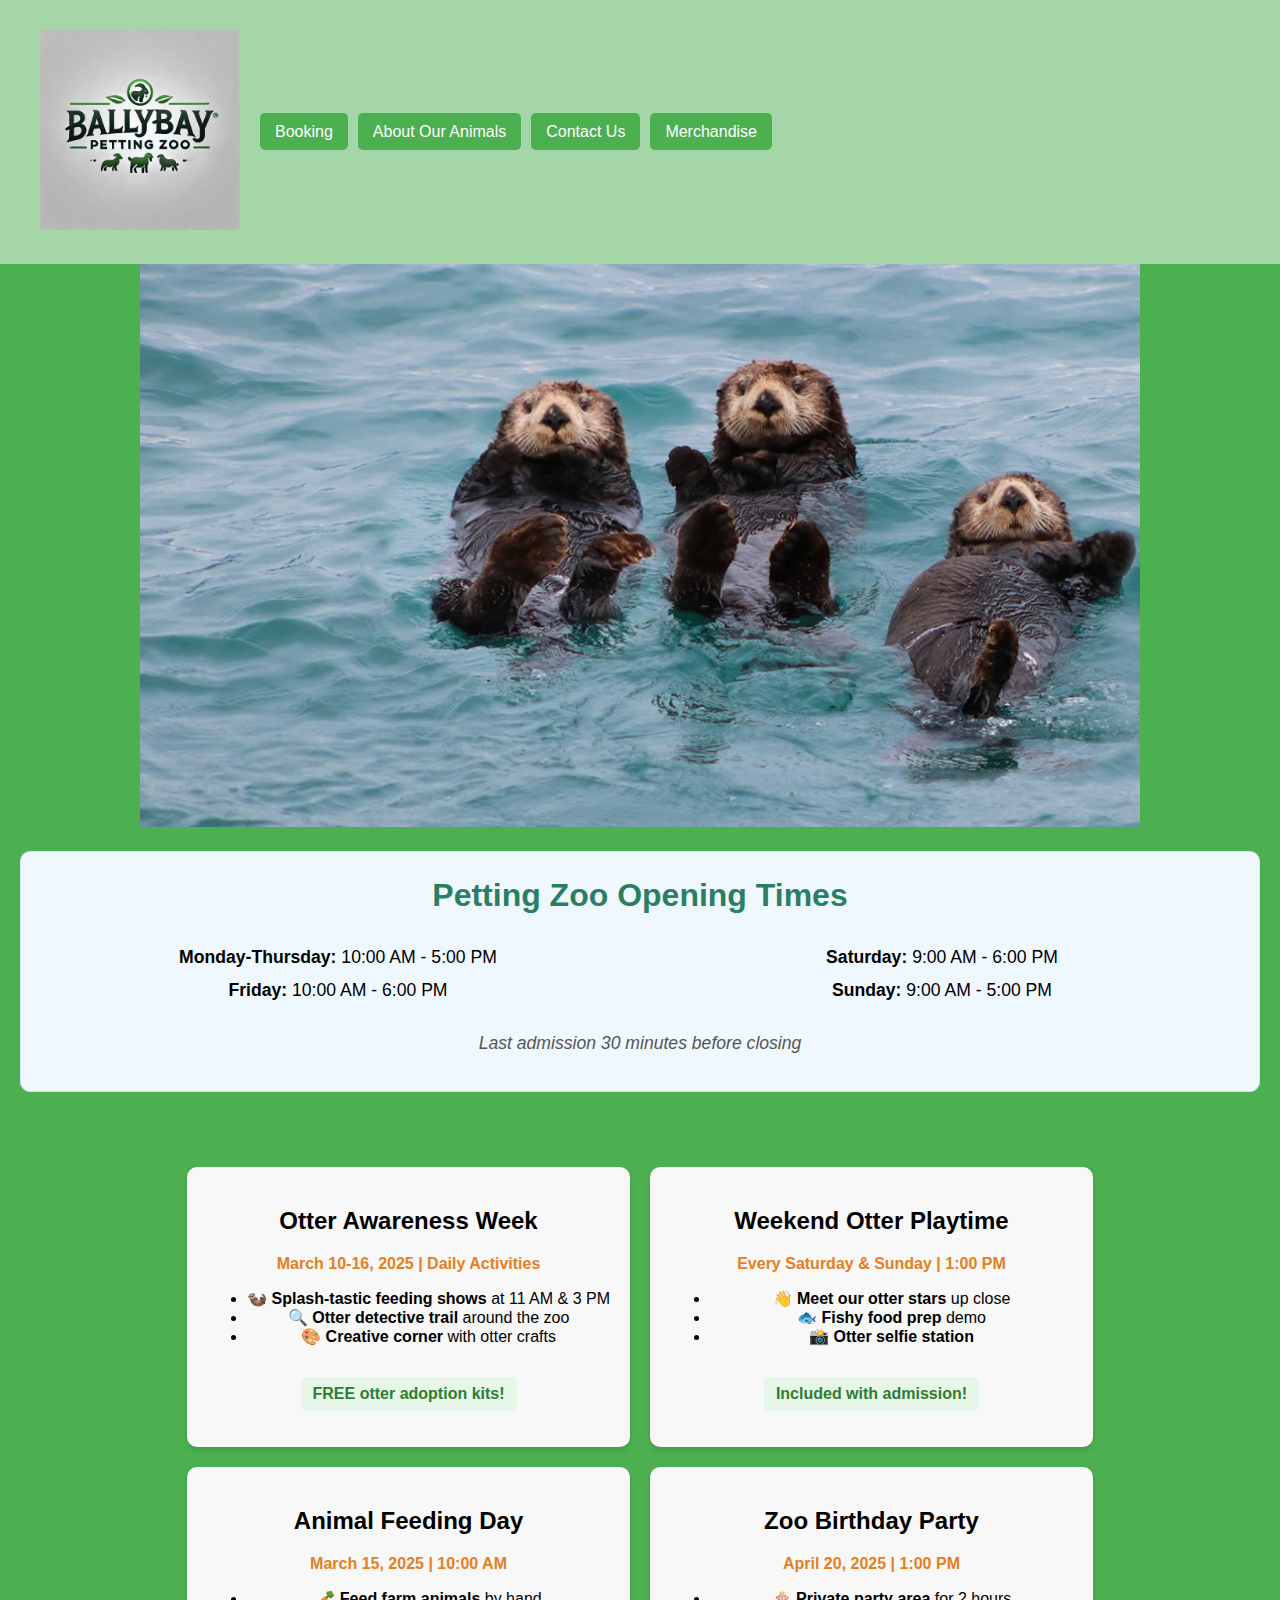
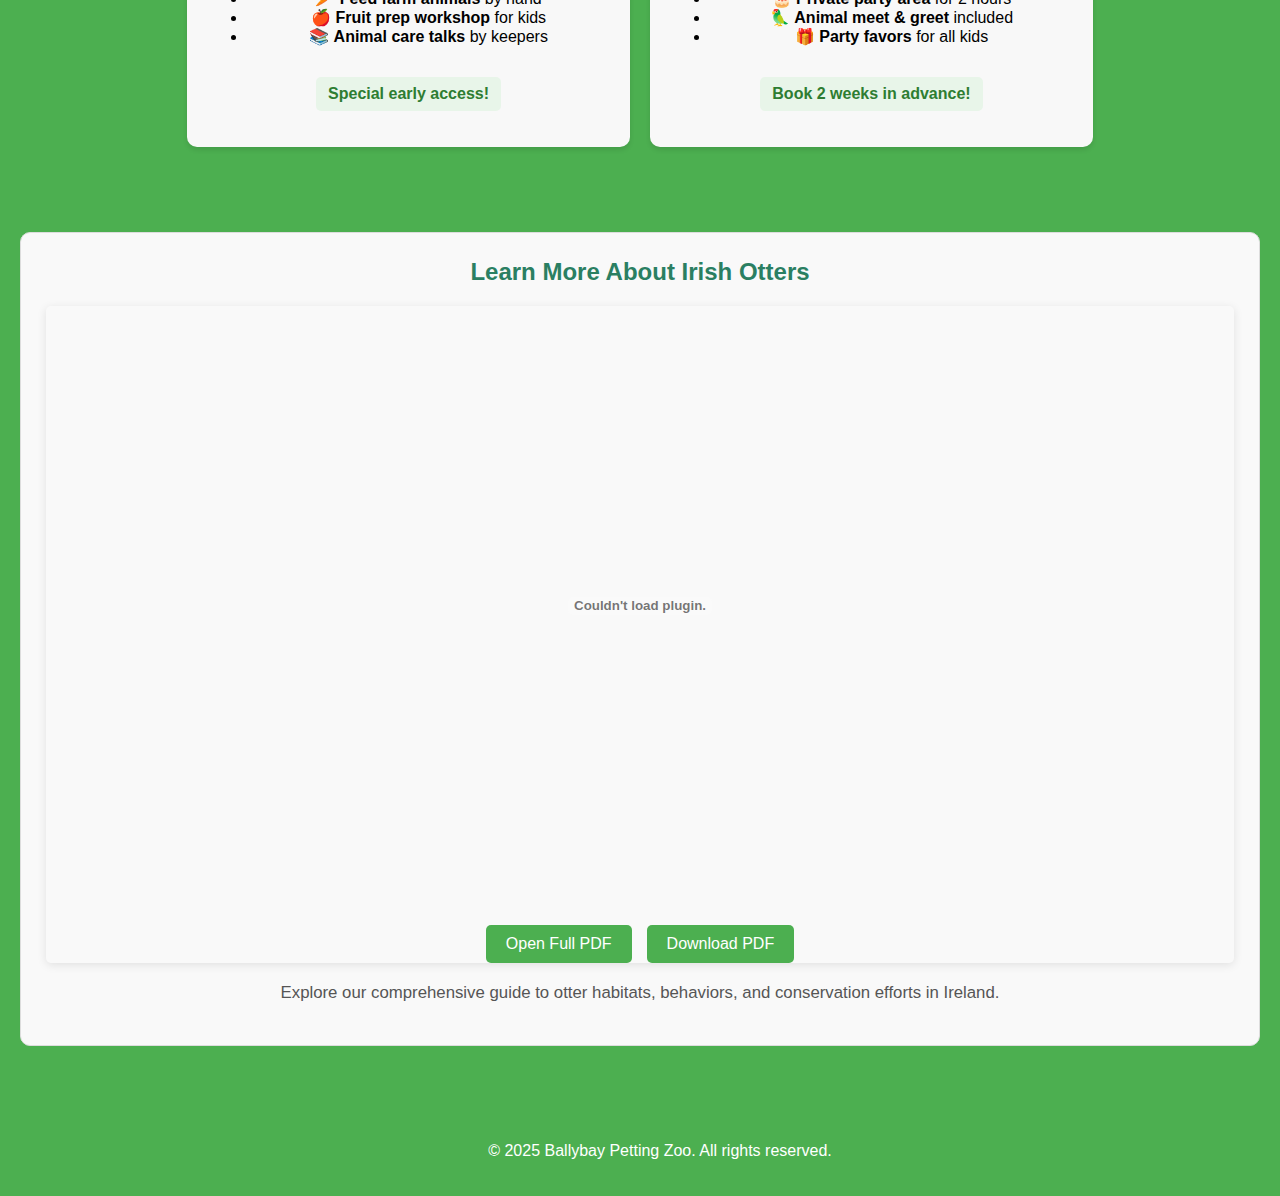
==== index.html @ 24f987d8 "Add files via upload" ====
<!DOCTYPE html>
<html lang="en">
<head>
    <meta charset="UTF-8">
    <meta name="viewport" content="width=device-width, initial-scale=1.0">
    <meta name="description" content="Visit Ballybay Petting Zoo for an unforgettable experience with friendly animals, fun events, and educational activities for all ages.">
    <meta name="keywords" content="Ballybay Petting Zoo, petting zoo, animal feeding, otters, zoo events, kids activities, family fun">
    <meta name="robots" content="index, follow">
    <meta name="author" content="Ballybay Petting Zoo">
    <link rel="icon" href="favicon.ico" type="image/x-icon">
    <title>Ballybay Petting Zoo - Family Fun with Animals</title>
    <link rel="stylesheet" href="styles.css">
</head>
<body>
    <header>
        <div class="logo">
            <img src="Zoo_Logo.jpg" alt="Ballybay Petting Zoo Logo" width="200">
        </div>
        <nav>
            <ul>
                <li><a href="Booking.html">Booking</a></li>
                <li><a href="about_animal.html">About Our Animals</a></li>
                <li><a href="Contact_Us.html">Contact Us</a></li>
                <li><a href="Merchandise.html">Merchandise</a></li>
            </ul>
        </nav>
    </header>
    
    <main>
        <section class="image-section">
            <div>
                <img src="zoo_mascot.jpeg" alt="Ballybay Petting Zoo Mascot" width="1000">
            </div>
        </section>
        
        <section class="info-section">
            <div class="opening-times-box">
                <h1>Petting Zoo Opening Times</h1>
                <div class="opening-times-grid">
                    <div>
                        <p><strong>Monday-Thursday:</strong> 10:00 AM - 5:00 PM</p>
                        <p><strong>Friday:</strong> 10:00 AM - 6:00 PM</p>
                    </div>
                    <div>
                        <p><strong>Saturday:</strong> 9:00 AM - 6:00 PM</p>
                        <p><strong>Sunday:</strong> 9:00 AM - 5:00 PM</p>
                    </div>
                </div>
                <p class="opening-note">Last admission 30 minutes before closing</p>
            </div>
            
            <div class="events-grid">
                <article class="event-card">
                    <h2>Otter Awareness Week</h2>
                    <p class="event-date">March 10-16, 2025 | Daily Activities</p>
                    <ul>
                        <li>🦦 <strong>Splash-tastic feeding shows</strong> at 11 AM & 3 PM</li>
                        <li>🔍 <strong>Otter detective trail</strong> around the zoo</li>
                        <li>🎨 <strong>Creative corner</strong> with otter crafts</li>
                    </ul>
                    <p class="highlight">FREE otter adoption kits!</p>
                </article>
                
                <article class="event-card">
                    <h2>Weekend Otter Playtime</h2>
                    <p class="event-date">Every Saturday & Sunday | 1:00 PM</p>
                    <ul>
                        <li>👋 <strong>Meet our otter stars</strong> up close</li>
                        <li>🐟 <strong>Fishy food prep</strong> demo</li>
                        <li>📸 <strong>Otter selfie station</strong></li>
                    </ul>
                    <p class="highlight">Included with admission!</p>
                </article>
                
                <article class="event-card">
                    <h2>Animal Feeding Day</h2>
                    <p class="event-date">March 15, 2025 | 10:00 AM</p>
                    <ul>
                        <li>🥕 <strong>Feed farm animals</strong> by hand</li>
                        <li>🍎 <strong>Fruit prep workshop</strong> for kids</li>
                        <li>📚 <strong>Animal care talks</strong> by keepers</li>
                    </ul>
                    <p class="highlight">Special early access!</p>
                </article>
                
                <article class="event-card">
                    <h2>Zoo Birthday Party</h2>
                    <p class="event-date">April 20, 2025 | 1:00 PM</p>
                    <ul>
                        <li>🎂 <strong>Private party area</strong> for 2 hours</li>
                        <li>🦜 <strong>Animal meet & greet</strong> included</li>
                        <li>🎁 <strong>Party favors</strong> for all kids</li>
                    </ul>
                    <p class="highlight">Book 2 weeks in advance!</p>
                </article>
            </div>
            
            <section class="pdf-container-wide">
                <h2>Learn More About Irish Otters</h2>
                <div class="pdf-embed-wrapper">
                    <embed src="Otter_leaflet.pdf" type="application/pdf" width="100%" height="600px">
                    <div class="pdf-options">
                        <a href="Otter_leaflet.pdf" class="pdf-button" target="_blank">Open Full PDF</a>
                        <a href="Otter_leaflet.pdf" class="pdf-button" download>Download PDF</a>
                    </div>
                </div>
                <p class="pdf-description">Explore our comprehensive guide to otter habitats, behaviors, and conservation efforts in Ireland.</p>
            </section>
        </section>
    </main>
    
    <footer>
        <p>&copy; 2025 Ballybay Petting Zoo. All rights reserved.</p>
    </footer>
</body>
</html>
---- styles.css ----
/* General Styling */
body {
    font-family: Arial, sans-serif;
    margin: 0;
    padding: 0;
    background-color: #4CAF50; /* Set background color to match menu options */
    text-align: center;
}

/* Header & Navigation */
header {
    display: flex; /* Use flexbox for layout */
    justify-content: space-between; /* Space between logo and menu */
    align-items: center; /* Center items vertically */
    background-color: #a5d6a7; /* Light green background for the header */
    padding: 10px 20px;
}

.logo {
    padding: 20px;
    font-weight: bold;
    color: white; /* White text for logo */
    margin-left: 0; /* Remove any default margin */
}

nav {
    flex: 1; /* Allow nav to take available space */
    text-align: right; /* Align menu options to the right */
}

nav ul {
    list-style: none;
    padding: 0;
    display: flex;
    gap: 10px;
}

nav ul li {
    display: inline;
}

nav ul li a {
    text-decoration: none;
    background-color: #4CAF50; /* Green background for menu options */
    color: white;
    padding: 10px 15px;
    border-radius: 5px;
    transition: background-color 0.3s; /* Smooth transition for hover effect */
}

nav ul li a:hover {
    background-color: #45a049; /* Darker green on hover */
}

/* Image Section */
.image-section {
    width: 100%;
    height: auto; /* Allow height to adjust based on content */
    overflow: hidden; /* Prevents overflow */
}

.image-section img {
    width: 1000px; /* Set to original width */
    height: auto; /* Maintains aspect ratio */
    object-fit: cover; /* Crops instead of stretching */
}

/* Info Section */
.info-section {
    display: flex;
    justify-content: center;
    gap: 20px;
    margin: 20px;
    flex-wrap: wrap; /* Allows boxes to wrap on smaller screens */
}

.box {
    background-color: white; /* White background for boxes */
    color: black; /* Black text for readability */
    padding: 30px;
    width: 250px; /* Increased width for better content display */
    border-radius: 10px; /* Rounded corners */
    box-shadow: 0 4px 8px rgba(0, 0, 0, 0.2); /* Subtle shadow for depth */
}

/* Event Section */
.event {
    margin-top: 20px;
    padding: 15px;
    background-color: #f0f0f0; /* Light gray background for events */
    border-radius: 5px;
}

.event h3 {
    margin: 0;
    color: #4CAF50; /* Green color for event titles */
}

footer {
    background-color: #4CAF50; /* Match header color */
    color: white;
    padding: 10px 0;
    position: relative;
    bottom: 0;
    width: 100%;
}

/* for the booking page /*
/* General Styling */
body {
    font-family: Arial, sans-serif;
    margin: 0;
    padding: 0;
    background-color: #4CAF50; /* Set background color to match menu options */
    text-align: center;
}

/* Header & Navigation */
header {
    display: flex; /* Use flexbox for layout */
    justify-content: space-between; /* Space between logo and menu */
    align-items: center; /* Center items vertically */
    background-color: #a5d6a7; /* Light green background for the header */
    padding: 10px 20px;
}

.logo {
    padding: 20px;
    font-weight: bold;
    color: white; /* White text for logo */
    margin-left: 0; /* Remove any default margin */
}

nav {
    flex: 1; /* Allow nav to take available space */
    text-align: right; /* Align menu options to the right */
}

nav ul {
    list-style: none;
    padding: 0;
    display: flex;
    gap: 10px;
}

nav ul li {
    display: inline;
}

nav ul li a {
    text-decoration: none;
    background-color: #4CAF50; /* Green background for menu options */
    color: white;
    padding: 10px
}

/* Contact us page */

/* General Styling */
body {
    font-family: Arial, sans-serif;
    margin: 0;
    padding: 0;
    background-color: #4CAF50; /* Set background color to match menu options */
    text-align: center;
}

/* Header & Navigation */
header {
    display: flex; /* Use flexbox for layout */
    justify-content: space-between; /* Space between logo and menu */
    align-items: center; /* Center items vertically */
    background-color: #a5d6a7; /* Light green background for the header */
    padding: 10px 20px;
}

.logo {
    padding: 20px;
    font-weight: bold;
    color: white; /* White text for logo */
    margin-left: 0; /* Remove any default margin */
}

nav {
    flex: 1; /* Allow nav to take available space */
    text-align: right; /* Align menu options to the right */
}

nav ul {
    list-style: none;
    padding: 0;
    display: flex;
    gap: 10px;
}

nav ul li {
    display: inline;
}

nav ul li a {
    text-decoration: none;
    background-color: #4CAF50; /* Green background for menu options */
    color: white;
    padding: 10px 15px;
    border-radius: 5px;
    transition: background-color 0.3s; /* Smooth transition for hover effect */
}

nav ul li a:hover {
    background-color: #45a049; /* Darker green on hover */
}

/* Contact Info Section */
.contact-info {
    margin: 20px;
    padding: 20px;
    background-color: white; /* White background for contact info */
    border-radius: 10px; /* Rounded corners */
    box-shadow: 0 4px 8px rgba(0, 0, 0, 0.2);
}

/* General Styling */
body.merchandise-page {
    background-image: url('zoo_mascot.jpeg'); /* Set the zoo mascot image as background */
    background-size: cover; /* Ensure the image covers the entire page */
    background-position: center; /* Center the background image */
    background-repeat: no-repeat; /* Prevent the image from repeating */
    background-attachment: fixed; /* Make the background image fixed when scrolling */
    color: white; /* White text color to make it readable against the background */
    margin: 0;
    padding: 0;
    height: 100vh; /* Ensure body takes full height of the viewport */
}

/* Remove any top border from the header */
header {
    display: flex;
    justify-content: space-between;
    align-items: center;
    background-color: #a5d6a7; /* Light green background for the header */
    padding: 10px 20px;
    border-top: none; /* Remove the top border */
    margin-top: 0; /* Ensure no margin at the top */
}

/* Overlay for better text readability */
body.merchandise-page::before {
    content: '';
    position: absolute;
    top: 0;
    left: 0;
    width: 100%;
    height: 100%;
    background-color: rgba(0, 0, 0, 0.5); /* Semi-transparent black overlay */
    z-index: -1; /* Make sure the overlay is behind content */
}

/* Container for the products */
.container {
    display: flex;
    justify-content: center;
    gap: 20px;
    margin: 20px;
    flex-wrap: wrap; /* Allows boxes to wrap on smaller screens */
}

/* Styling for each product box */
.product {
    background-color: white; /* White background for product boxes */
    color: black; /* Black text for readability */
    padding: 20px;
    width: 250px; /* Set width of each product */
    border-radius: 10px; /* Rounded corners */
    box-shadow: 0 4px 8px rgba(0, 0, 0, 0.2); /* Subtle shadow for depth */
    text-align: center;
}

/* Styling for product images */
.product img {
    width: 100%; /* Make product images responsive */
    height: auto;
    object-fit: cover;
}

footer {
    background-color: #4CAF50; /* Match header color */
    color: white;
    padding: 10px 0;
    position: relative;
    bottom: 0;
    width: 100%;
}

/* General Animal Info Section */
.animal-info {
    margin: 20px;
    padding: 20px;
    background-color: #f9f9f9;
    border-radius: 10px;
    box-shadow: 0 4px 8px rgba(0, 0, 0, 0.1);
    text-align: center;
}

.animal-info h2 {
    font-size: 2.5rem;
    margin-bottom: 10px;
    color: #4CAF50;
}

.animal-info p {
    font-size: 1.2rem;
    margin-bottom: 20px;
    color: #333;
}

/* Animal Grid Layout */
.animal-grid {
    display: grid;
    grid-template-columns: repeat(auto-fill, minmax(300px, 1fr));
    gap: 20px;
    margin-top: 20px;
}

/* Animal Card Layout */
.animal-card {
    background-color: white;
    border-radius: 10px;
    box-shadow: 0 4px 8px rgba(0, 0, 0, 0.1);
    overflow: hidden;
    transition: transform 0.3s ease;
}

.animal-card:hover {
    transform: scale(1.05);
}

/* Image Container */
.animal-img-container {
    width: 100%;
    height: 250px;
    overflow: hidden;
}

/* Image Styling */
.animal-img {
    width: 100%;
    height: 100%;
    object-fit: cover;
    border-bottom: 2px solid #4CAF50;
}

/* Animal Details Section */
.animal-details {
    padding: 15px;
}

.animal-details h3 {
    font-size: 1.8rem;
    margin-bottom: 10px;
    color: #4CAF50;
}

.animal-details p {
    font-size: 1rem;
    color: #555;
}

.animal-details p strong {
    font-weight: bold;
}

/* Table Layout for Animal Information */
.animal-table {
    width: 100%;
    margin-top: 40px;
    border-collapse: collapse;
    text-align: left;
}

.animal-table th, .animal-table td {
    padding: 10px;
    border: 1px solid #ddd;
}

.animal-table th {
    background-color: #4CAF50;
    color: white;
    font-size: 1.2rem;
}

.animal-table tr:nth-child(even) {
    background-color: #f9f9f9;
}

.animal-table tr:hover {
    background-color: #f1f1f1;
}

.animal-table td {
    color: #333;
    font-size: 1rem;
}
/* Container for YouTube Video Embed */
.video-embed-container {
    margin: 40px 0;
    text-align: center;
}

.video-embed-container iframe {
    max-width: 100%;
    height: auto;
    border: 0;
}

/* Map Section Styling */
.map-section {
    margin-top: 40px;
    padding: 20px;
    background-color: white;
    border-radius: 10px;
    box-shadow: 0 4px 8px rgba(0, 0, 0, 0.1);
    text-align: center;
}

.map-section h2 {
    color: #4CAF50;
}

.map-section iframe {
    border-radius: 10px;
}
/* PDF Section Styles */
.pdf-event {
    background-color: #f0f8ff;
    padding: 20px;
    border-radius: 10px;
    margin: 25px 0;
    border: 1px solid #d0e3ff;
}

.pdf-container {
    width: 100%;
    margin: 15px 0;
    border: 1px solid #ccc;
    border-radius: 5px;
    overflow: hidden;
}

.pdf-download {
    text-align: center;
    padding: 10px;
    background-color: #e6f2ff;
}

.pdf-download a {
    color: #0066cc;
    font-weight: bold;
    text-decoration: none;
}

.pdf-download a:hover {
    text-decoration: underline;
}

.pdf-note {
    font-style: italic;
    color: #555;
    text-align: center;
    margin-top: 10px;
}
/* Events Grid Layout */
.events-grid {
    display: grid;
    grid-template-columns: repeat(2, 1fr);
    gap: 20px;
    margin: 25px 0;
}

.event-card {
    background: #f8f8f8;
    padding: 20px;
    border-radius: 10px;
    box-shadow: 0 3px 5px rgba(0,0,0,0.1);
    transition: transform 0.3s ease;
}

.event-card:hover {
    transform: translateY(-5px);
    box-shadow: 0 5px 15px rgba(0,0,0,0.1);
}

.event-date {
    font-weight: bold;
    color: #e67e22;
    margin: 10px 0;
}

.highlight {
    background-color: #e8f5e9;
    padding: 8px 12px;
    border-radius: 5px;
    font-weight: bold;
    color: #2e7d32;
    margin-top: 15px;
    display: inline-block;
}

/* Responsive adjustments */
@media (max-width: 768px) {
    .events-grid {
        grid-template-columns: 1fr;
    }
}

/* Stretched Opening Times Box */
.opening-times-box {
    background: #f0f8ff;
    padding: 25px;
    border-radius: 10px;
    margin-bottom: 30px;
    border: 1px solid #d0e3ff;
    width: 100%;
}

.opening-times-grid {
    display: grid;
    grid-template-columns: 1fr 1fr;
    gap: 20px;
    margin: 20px 0;
}

.opening-times-box h1 {
    color: #2a7f62;
    margin-top: 0;
    text-align: center;
}

.opening-times-box p {
    margin: 12px 0;
    font-size: 1.1em;
}

.opening-note {
    text-align: center;
    font-style: italic;
    color: #555;
    margin-top: 15px;
}

/* Wide PDF Container */
.pdf-container-wide {
    background: #f9f9f9;
    padding: 25px;
    border-radius: 10px;
    margin: 40px 0;
    width: 100%;
    border: 1px solid #ddd;
}

.pdf-container-wide h2 {
    color: #2a7f62;
    margin-top: 0;
    text-align: center;
}

.pdf-embed-wrapper {
    width: 100%;
    margin: 20px 0;
    border-radius: 5px;
    overflow: hidden;
    box-shadow: 0 2px 10px rgba(0,0,0,0.1);
}

.pdf-options {
    display: flex;
    justify-content: center;
    gap: 15px;
    margin-top: 15px;
}

.pdf-button {
    padding: 10px 20px;
    background: #4CAF50;
    color: white;
    text-decoration: none;
    border-radius: 5px;
    transition: background 0.3s;
}

.pdf-button:hover {
    background: #3e8e41;
}

.pdf-description {
    text-align: center;
    color: #555;
    margin-top: 15px;
    font-size: 1.05em;
}

/* Responsive adjustments */
@media (max-width: 768px) {
    .opening-times-grid {
        grid-template-columns: 1fr;
    }
    
    .pdf-options {
        flex-direction: column;
        align-items: center;
    }
}
/* Consistent white box styling */
.white-box {
    background: white;
    border-radius: 10px;
    box-shadow: 0 3px 10px rgba(0,0,0,0.1);
    padding: 25px;
    margin: 30px auto;
    max-width: 1000px;
}

/* Pricing section styling */
.pricing {
    display: grid;
    grid-template-columns: repeat(auto-fit, minmax(250px, 1fr));
    gap: 20px;
    margin: 25px 0;
}

.price-box {
    background: #f8f8f8;
    border-radius: 8px;
    padding: 20px;
    text-align: center;
    transition: transform 0.3s;
}

.price-box:hover {
    transform: translateY(-5px);
    box-shadow: 0 5px 15px rgba(0,0,0,0.1);
}

.price-box h3 {
    color: #2a7f62;
    margin-top: 0;
}

.price-box p {
    font-size: 1.2em;
    font-weight: bold;
    color: #e67e22;
}

.small-text {
    font-size: 0.9em;
    color: #666;
    margin-top: 5px;
}

.box-note {
    font-style: italic;
    color: #555;
    text-align: center;
    margin-top: 15px;
}

/* Calendar styling */
#calendar {
    margin: 20px 0;
    background: white;
    border-radius: 8px;
    padding: 15px;
    box-shadow: 0 2px 10px rgba(0,0,0,0.05);
}

/* Footer styling */
footer {
    text-align: center;
    padding: 20px;
    background: #4CAF50;
    margin-top: 0;
}

/* Responsive adjustments */
@media (max-width: 768px) {
    .pricing {
        grid-template-columns: 1fr;
    }
    
    .white-box {
        padding: 15px;
        margin: 20px 10px;
    }
}
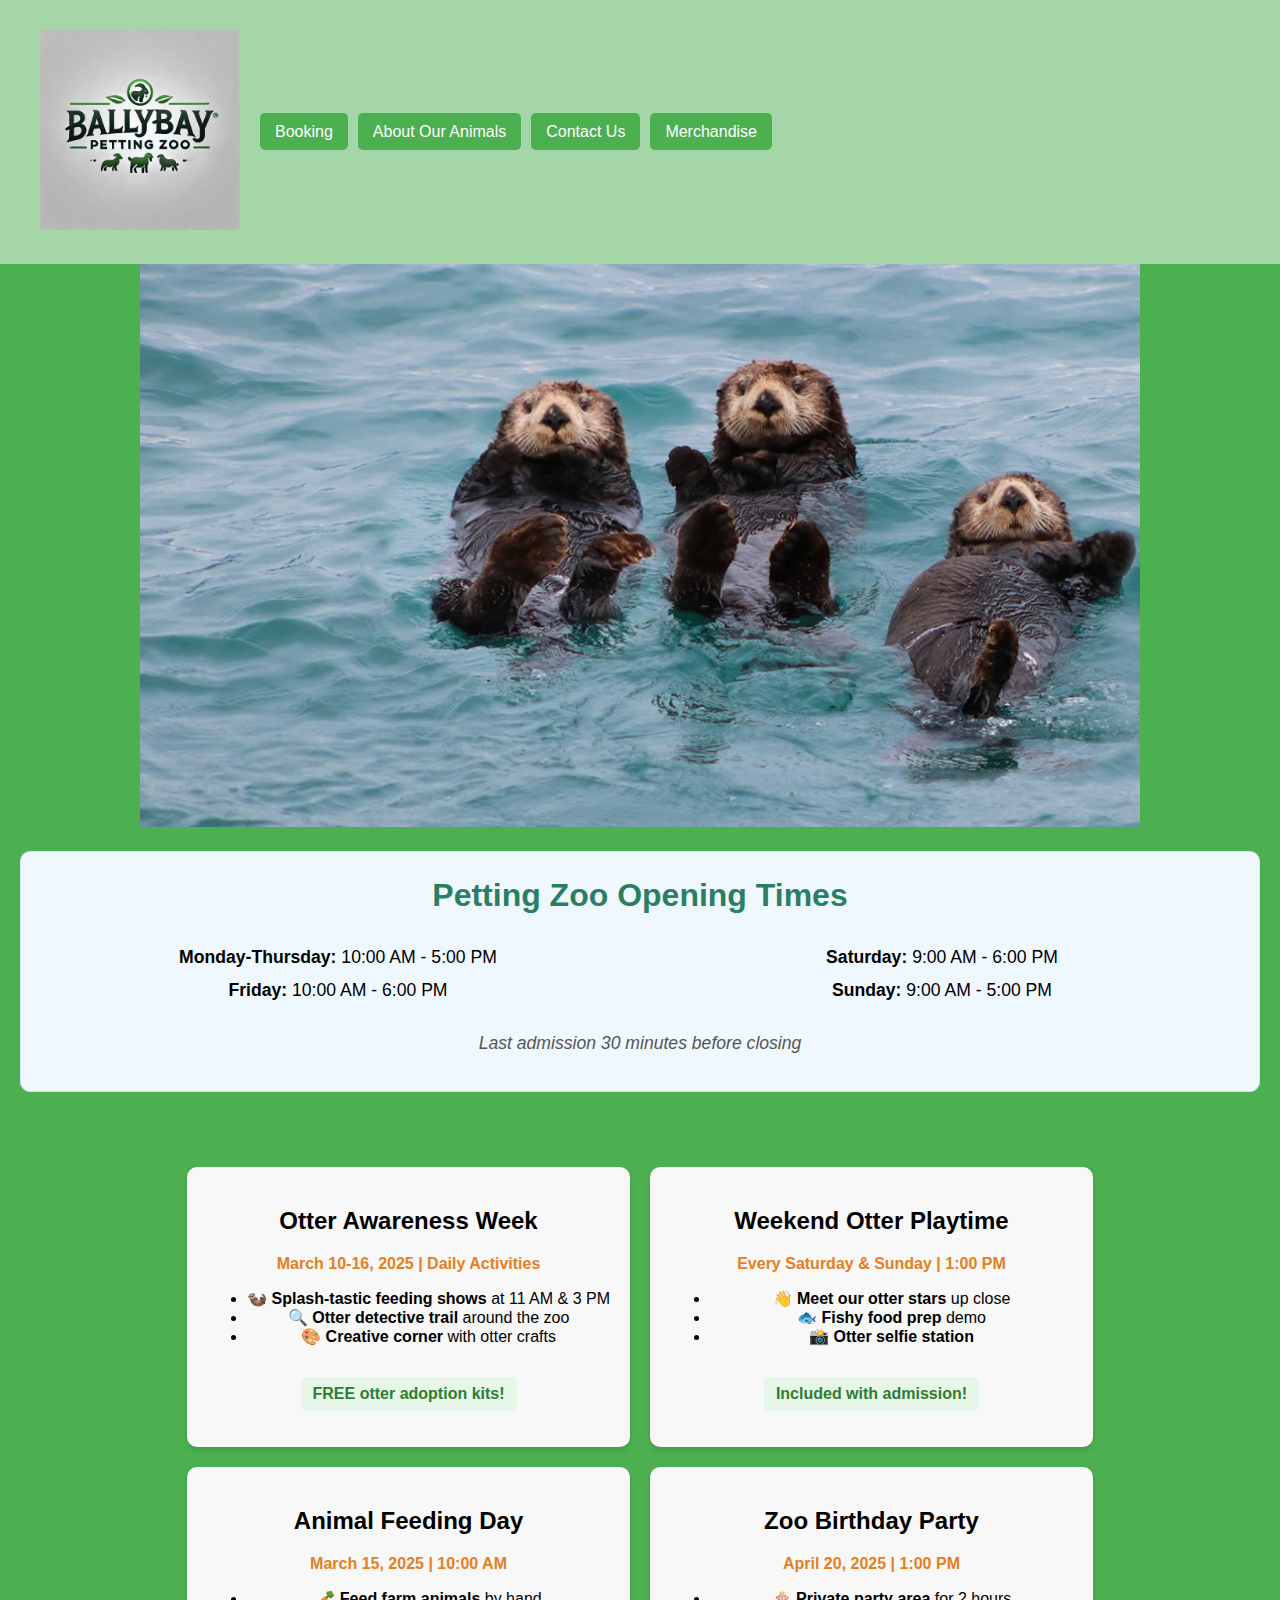
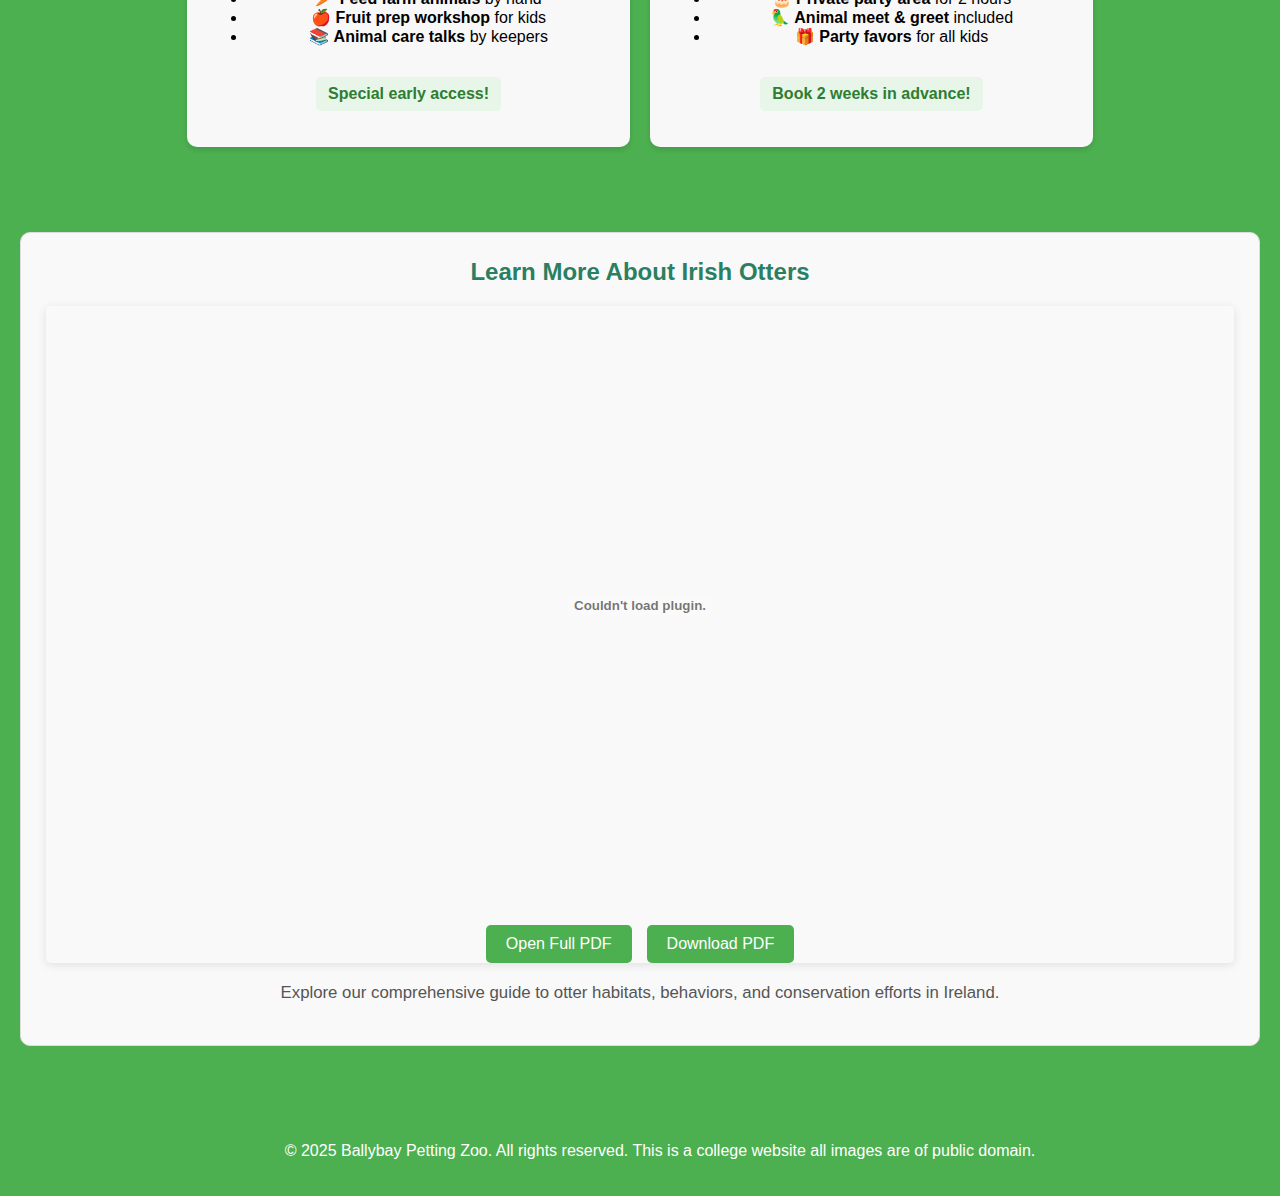
==== commit 36edbc54: "Update index.html" ====
--- a/index.html
+++ b/index.html
@@ -110,7 +110,7 @@
     </main>
     
     <footer>
-        <p>&copy; 2025 Ballybay Petting Zoo. All rights reserved.</p>
+        <p>&copy; 2025 Ballybay Petting Zoo. All rights reserved. This is a college website all images are of public domain.</p>
     </footer>
 </body>
 </html>
